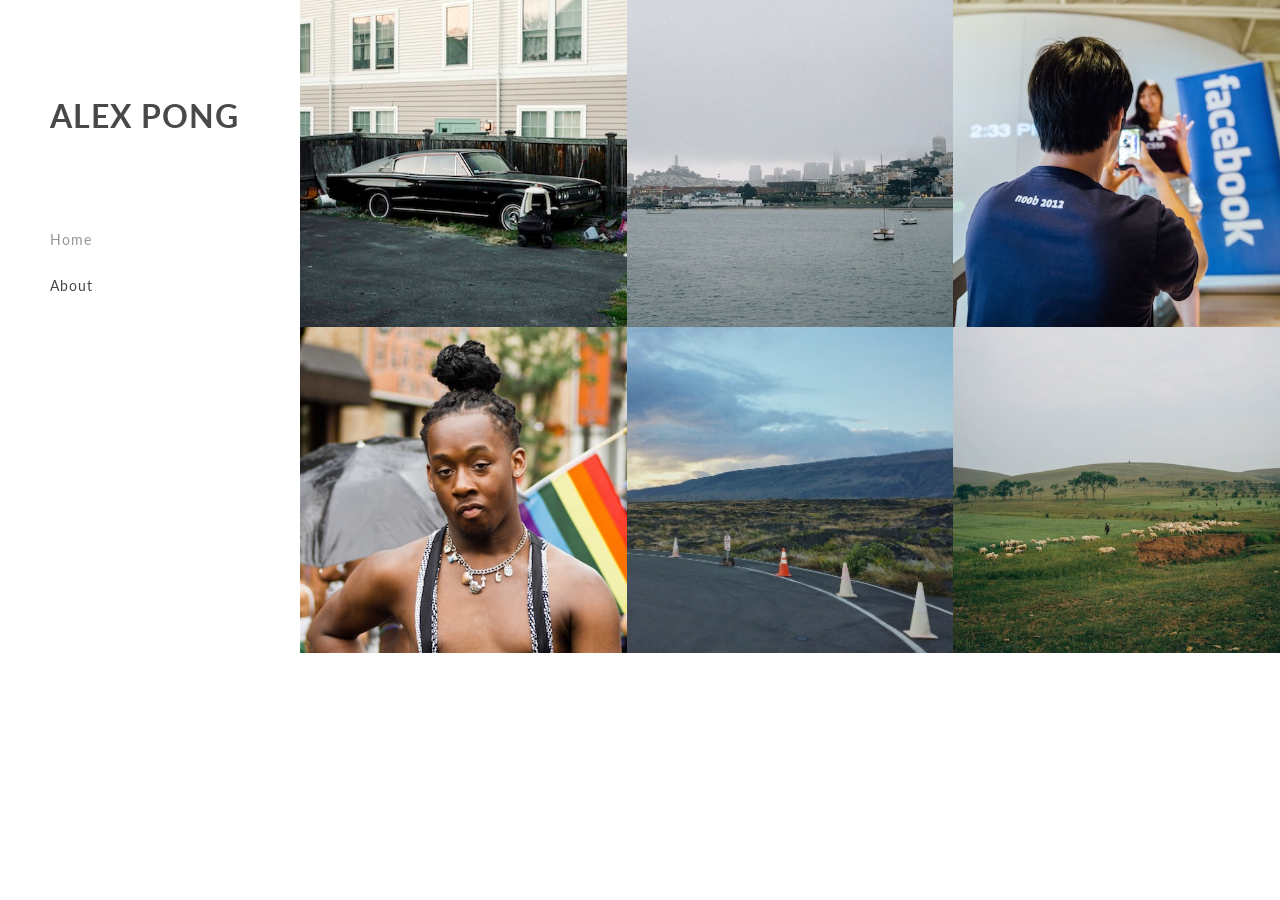
==== index.html @ 60ead1f5 "meta changes and description" ====
<!DOCTYPE html>
<html lang="en">
<head>
	<title>Alex Pong</title>
	<meta charset="utf-8">
	<meta name="author" content="pixelhint.com and Alex Pong">
	<meta name="description" content="Alex Pong, Harvard '16, Photographer"/>
	<meta name="viewport" content="width=device-width, initial-scale=1.0, minimum-scale=1.0" />
	<link href='http://fonts.googleapis.com/css?family=Lato:400,700' rel='stylesheet' type='text/css'>
	<link rel="stylesheet" type="text/css" href="css/reset.css">
	<link rel="stylesheet" type="text/css" href="css/main.css">
		<script type="text/javascript" src="js/jquery.js"></script>
		<script type="text/javascript" src="js/main.js"></script>
</head>
<body>

	<header>
		<div class="logo">
			<a href="index.html"><h1>ALEX PONG</h1></a>
		</div><!-- end logo -->

		<div id="menu_icon"></div>
		<nav>
			<ul>
				<li><a href="index.html" class="selected">Home</a></li>
				<li><a href="about.html">About</a></li>
			</ul>
		</nav><!-- end navigation menu -->

		<div class="footer clearfix hidden">
			<ul class="social clearfix">
				<li><a href="#" class="fb" data-title="Facebook"></a></li>
			</ul><!-- end social -->

			<div class="rights hidden">
				<p>Copyright © 2014 magnetic.</p>
				<p>Template by <a href="">Pixelhint.com</a></p>
			</div><!-- end rights -->
		</div ><!-- end footer -->
	</header><!-- end header -->

	<section class="main clearfix">
		<div class="work">
			<a href="inner1.html">
				<img src="img/work1.jpg" class="media" alt=""/>
				<div class="caption">
					<div class="work_title">
						<h1>The Home Stretch</h1>
						<h5>(2014)</h5>
					</div>
				</div>
			</a>
		</div>

		<div class="work">
			<a href="inner2.html">
				<img src="img/work2.jpg" class="media" alt=""/>
				<div class="caption">
					<div class="work_title">
						<h1>Family</h1>
						<h5>(2014)</h5>
					</div>
				</div>
			</a>
		</div>

		<div class="work">
			<a href="inner3.html">
				<img src="img/work3.jpg" class="media" alt=""/>
				<div class="caption">
					<div class="work_title">
						<h1>CS50</h1>
						<h5>(2014)</h5>
						</div>
				</div>
			</a>
		</div>

		<div class="work">
			<a href="inner4.html">
				<img src="img/work4.jpg" class="media" alt=""/>
				<div class="caption">
					<div class="work_title">
						<h1>New York + Boston</h1>
						<h5>(2013-)</h5>
					</div>
				</div>
			</a>
		</div>

		<div class="work">
			<a href="inner5.html">
				<img src="img/work5.jpg" class="media" alt=""/>
				<div class="caption">
					<div class="work_title">
						<h1>On The Go</h1>
						<h5>(2013-)</h5>
						</div>
				</div>
			</a>
		</div>

		<div class="work">
			<a href="inner6.html">
				<img src="img/work6.jpg" class="media" alt=""/>
				<div class="caption">
					<div class="work_title">
						<h1>Travel</h1>
						<h5>(2013-)</h5>
					</div>
				</div>
			</a>
		</div>

	</section><!-- end main -->
	
</body>
</html>
---- css/main.css ----
/*

    Template Author : pixelhint.com
    Author Email    : contact@pixelhint.com
    Template Name   : Magnetic
    
    
    *****************************************
    
    
    - Fonts
    - General CSS
    - Header
    - Home/portfolio 
    - Inner page 
    - Map/Contact page  
    - Tooltip 
    - Responsive code
  
    
*/



/*  Fonts  */
@font-face {
    font-family: 'raleway-regular';
    src: url('../fonts/raleway-regular.eot');
    src: url('../fonts/raleway-regular.eot?#iefix') format('embedded-opentype'),
         url('../fonts/raleway-regular.woff') format('woff'),
         url('../fonts/raleway-regular.ttf') format('truetype'),
         url('../fonts/raleway-regular.svg#ralewayregular') format('svg');
    font-weight: normal;
    font-style: normal;

}


@font-face {
    font-family: 'raleway-bold';
    src: url('../fonts/raleway-bold.eot');
    src: url('../fonts/raleway-bold.eot?#iefix') format('embedded-opentype'),
         url('../fonts/raleway-bold.woff') format('woff'),
         url('../fonts/raleway-bold.ttf') format('truetype'),
         url('../fonts/raleway-bold.svg#ralewaybold') format('svg');
    font-weight: normal;
    font-style: normal;

}


@font-face {
    font-family: 'raleway-semibold';
    src: url('../fonts/raleway-semibold.eot');
    src: url('../fonts/raleway-semibold.eot?#iefix') format('embedded-opentype'),
         url('../fonts/raleway-semibold.woff') format('woff'),
         url('../fonts/raleway-semibold.ttf') format('truetype'),
         url('../fonts/raleway-semibold.svg#ralewaysemibold') format('svg');
    font-weight: normal;
    font-style: normal;

}



/*  General CSS*/
body{
    background: #fff;
}

.wrapper{
    width: 92.72727272727273%;
    margin: 0 auto;
}

.hidden{
    display:none;
}

header ul.social li a,
.main .work a .caption,
header nav ul li a{
    transition:all .1s linear;
    -webkit-transition:all .1s linear;
    -moz-transition:all .1s linear;
    -o-transition:all .1s linear;
}

h1, h2, h3, h4, h5 ,h6{
    color: #4b4848;
    font-family: 'Lato', sans-serif;
    letter-spacing: 1px;
}

h1              { font-size: 2em; margin: .67em 0 }
h2              { font-size: 1.5em; margin: .75em 0 }
h3              { font-size: 1.17em; margin: .83em 0 }
h5              { font-size: .83em; margin: 1.5em 0 }
h6              { font-size: .75em; margin: 1.67em 0 }
h1, h2, h3, h4,
h5, h6          { font-weight: bolder }

.clearfix:before,  
.clearfix:after {  
    content: " ";  
    display: table;  
}  
.clearfix:after {  
    clear: both;  
}  
 
.clearfix {  
    *zoom: 1;  
}







/*  Header  */
@media (min-width:1000px){
    header{
        display: block;
        position: fixed;
        top: 0;
        left: 0;
        width: 250px;
        min-height: 100%;
        padding: 0 0 0 50px;
        background: #ffffff; 
        float: left;
        overflow: hidden;
        z-index: 9999;
    }

    header .logo{
        margin-top: 100px;
    }
    
    header .logo a {
        text-decoration: none !important;
    }
    
    header nav ul{
        display: block;
        overflow: hidden;
        margin-top: 100px;
        list-style: none;
    }

    header nav ul li{
        display: block;
        margin-bottom: 30px;
    }

    header nav ul li a{
        color: #454545;
        font-family: 'Lato', sans-serif;
        font-size: 14px;
        text-decoration: none;
        letter-spacing: 1px;
    }

    header nav ul li a:hover,
    header nav ul li a.selected{
        color: #969595;
    }

    header .footer{
        position: absolute;
        bottom: 50px;
    }

    header ul.social{
        list-style: none;
        margin-bottom: 5px;
    }

    header ul.social li{
        display: block;
        float: left;
        position: relative;
        margin: 0 15px 15px 0;
    }


    header ul.social li a{
        display: block;
        width: 30px;
        height: 30px;
        background: url('../img/sm.png') no-repeat;
        background-position: 0 0;
    }


    header ul.social li a:hover{
        background: url('../img/sm_hover.png') no-repeat;
    }



    header ul.social li a.fb,
    header ul.social li a.fb:hover{
        background-position: 0 0;
    }


    header ul.social li a.google,
    header ul.social li a.google:hover{
        background-position: -31px 0;
    }

    header ul.social li a.behance,
    header ul.social li a.behance:hover{
        background-position: -62px 0;
    }

    header ul.social li a.twitter,
    header ul.social li a.twitter:hover{
        background-position: -93px 0;
    }

    header ul.social li a.dribble,
    header ul.social li a.dribble:hover{
        background-position: -124px 0;
    }

    header ul.social li a.rss,
    header ul.social li a.rss:hover{
        background-position: -155px 0;
    }

    header .rights p{
        color: #454545;
        font-family: 'Lato', sans-serif;
        font-size: 11px;
        letter-spacing: 1px;
        line-height: 18px;
    }

    header .rights a{
        font-family: 'Lato', sans-serif;
        font-weight: bold;
        text-decoration: none;
    }
    #menu_icon,
    .close_menu{
        display: none;
    }

}

#menu_icon,
.close_menu{
    float: right;
    margin-right: 40px;
    width: 40px;
    height: 40px;
    cursor: pointer;
    background: url('../img/men_icons.png') no-repeat;
}

#menu_icon{    
    background-position: 0 0;
}
.close_menu{
    background-position: -41px 0!important;
}






/*  Main  */
.main{
    width: 100%;
    height: 100%;
    padding-left: 300px;
    -moz-box-sizing: border-box;
    -webkit-box-sizing: border-box;
    box-sizing: border-box;
    position: relative;
    z-index: 55;
    background: #f6f6f6;
    clear: both;
}







/*  Home/portfolio  */
.main .work{
    display: block;
    width: 33.33333333333333%;
    height: auto;
    float: left;
    position: relative;
    overflow: hidden;
}

.main .work .media{
    width: 100%;
    vertical-align: middle;
}

.main .work .caption{
    position: absolute;
    display: block;
    width: 100%;
    height: 100%;
    top: 0; 
    left: 0;
    background: #ffffff;
    opacity: 0;
}


.main .work a:hover .caption{
    opacity: 1;
}


.work .caption .work_title{
    display: block;
    width: 100%;
    position: absolute;
    text-align: center;
    top: 50%;
    margin-top: -40px;
}

.main .work .caption h1{
    position: relative;
    display: inline-block;
    max-width: 90%;
    padding: 20px 0;
    z-index: 77;
    color: #454545;
    font-family: 'Lato', sans-serif;
    font-size: 16px;
    letter-spacing: .5px;
    border-bottom: 1px solid #bfbbbb;
    border-top: 1px solid #bfbbbb;
}







/*  Inner Page  */
.top{
    width: 100%;
    height: 150px;
    overflow: hidden;
    display: block;
    position: relative;
    background-size: cover;
    -webkit-background-size: cover;
    -moz-background-size: cover;
    -o-background-size: cover;
    background-position: 50% 50%;
}

.work_nav{
    display: block;
    width: 100%;
}

.work_nav .btn{
    float: right;
}

.work_nav ul{
    list-style: none;
}

.work_nav ul li{
    display: block;
    float: left;
    margin: 0 0 1px 1px;
    position: relative;
}

.work_nav a{
    display: block;
    width: 40px;
    height: 40px;
    background: url('../img/p_navigation.png') no-repeat;
    background-position: 0 0;
}

.work_nav a.previous{
    background-position: 0 0;
}

.work_nav a.grid{
    background-position: -41px 0;
}

.work_nav a.next{
    background-position: -82px 0;
}

.top .title{
    display: block;
    width: 100%;color: #4b4848;
    font-family: 'Lato', sans-serif;
    font-size: 26px;
    font-weight: bold;
    background: rgba(255, 255, 255, .7);
    padding: 20px;
    text-transform: uppercase;
    line-height: 30px;
    margin: 0!important;
    overflow: hidden;

    -webkit-box-sizing: border-box;
    -moz-box-sizing: border-box;
    -ms-box-sizing: border-box;
    box-sizing: border-box;

}

.content_header{
    position: absolute;
    bottom: 0;
    margin: 0 auto;
    left: 50%;
    margin-left: -46.36363636363637%;
}

.content{
    color: #4b4848;
    font-family: 'Lato', sans-serif;
    font-size: 15px;
    line-height: 22px;
    padding: 30px 30px;
    background: #fff;

    -webkit-box-sizing: border-box;
    -moz-box-sizing: border-box;
    -ms-box-sizing: border-box;
    box-sizing: border-box;
}

.content p{
    color: #4b4848;
    font-family: 'Lato', sans-serif;
    font-size: 15px;
    line-height: 24px;
    margin-bottom: 60px;
}

.content h1,
.content h2,
.content h3,
.content h4,
.content h5,
.content h6{
    color: #4b4848;
    font-family: 'Lato', sans-serif;
    font-weight: 600;
    line-height: 28px;
    margin-bottom: 30px;

}

.content img {
    display: block;
    margin: 0 auto;
    padding-bottom: 30px;
}





/*  Contact page map  */
#map .map_adresse{
    font-family: 'Lato', sans-serif;
    font-size: 14px;
    line-height: 22px;
    letter-spacing: 1px;
}

#map .map_address,
#map .map_tel{
    padding: 5px;
}

#map .map_address .address,
#map .map_tel .tel{
    font-family: 'Lato', sans-serif;
    font-weight: bolder;
}







/*  Tooltip  */
.tooltip{
    display: block;
    padding: 7px 10px;
    background: #454545;
    color: #fff;
    font-family: 'Lato', sans-serif;
    font-size: 12px;
    position: absolute;
    white-space: nowrap;
    z-index: 999;
    opacity: 0;
    text-align: center;
    letter-spacing: .5px;

}

.tooltip:after{
    content: '';
    width: 0px;
    height: 0px;
    border-style: solid;
    border-width: 3px 3px 0 3px;
    border-color: #454545 transparent transparent transparent;
    display: block;
    text-align: center;
    position: absolute;
    bottom: -3px;
    left: 50%;
    margin-left: -3px;
}







/*  Responsive code  */
@media (max-width:1100px){

    header{
        display: block;
        width: 100%;
        min-height: 100px;
        padding: 0;
        position: relative;
    }
    header .logo{
        margin: 40px 0 0 30px;
        display: inline-block;
    }
    header .logo a {
        text-decoration: none !important;
    }
    header .footer{
        display: none;
    }
    header #menu_icon,
    header .close_menu{
        float: right;
        margin: 30px 30px 0 0;
    }
    header nav ul{
        list-style: none;
        display: none;
        margin-top: 35px;
        position: relative;
    }
    header nav ul li a{
        display: block;
        width: 100%;
        padding: 30px 0;
        text-align: center;
        color: #454545;
        font-family: 'Lato', sans-serif;
        font-size: 14px;
        text-decoration: none;
        border-top: 1px solid #f7f5f5;
        background: #fff;
    }
    header nav ul li a:active{
        background: #f7f5f5;
    }
    #menu_icon,
    .close_menu,
    .show_menu{
        display: block;
    }
    .show_menu{
        display: block;
    }

    .main .work{
        width: 50%;
    }
    .main{
        width: 100%;
        position: relative;
        padding-left: 0;
    }
    #map{
        margin: 0!important;
    }
}

@media (max-width:480px){
     .main .work{
        width: 100%;
    }
}
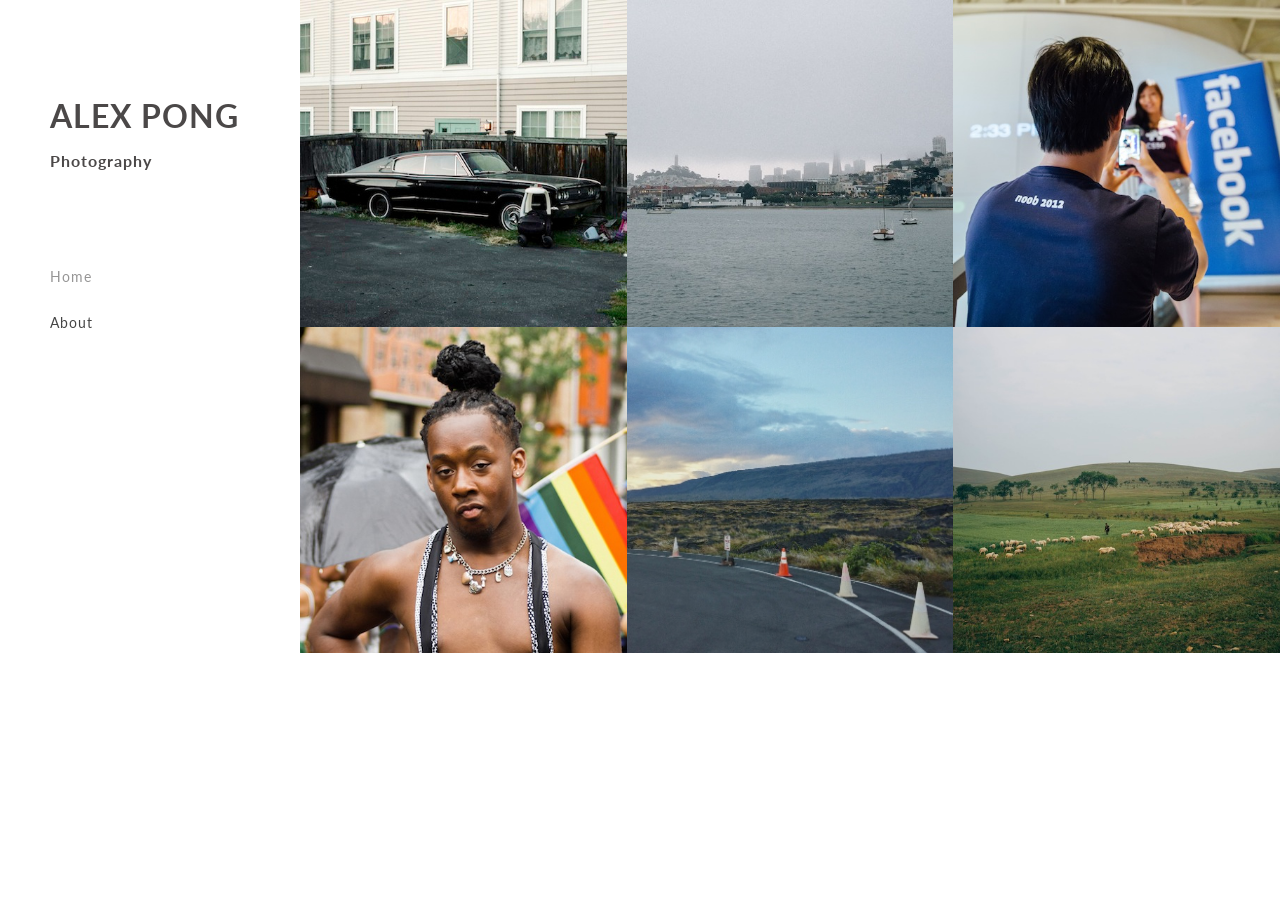
==== commit 9429d305: "added photography to logo area" ====
--- a/index.html
+++ b/index.html
@@ -17,6 +17,7 @@
 	<header>
 		<div class="logo">
 			<a href="index.html"><h1>ALEX PONG</h1></a>
+			<h4>Photography</h4>
 		</div><!-- end logo -->
 
 		<div id="menu_icon"></div>
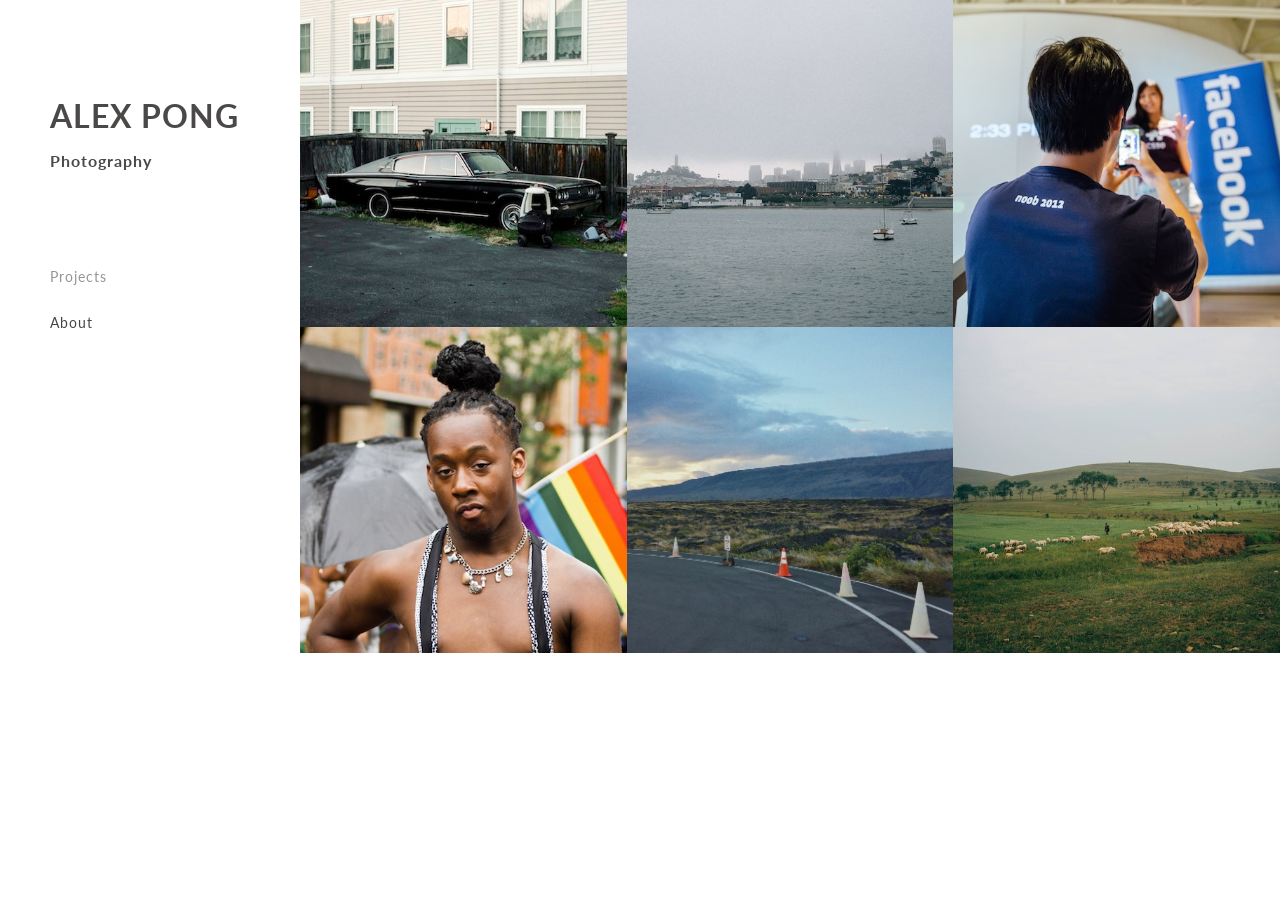
==== commit 27903df3: "changed wording of home to projects" ====
--- a/index.html
+++ b/index.html
@@ -1,16 +1,34 @@
 <!DOCTYPE html>
 <html lang="en">
 <head>
-	<title>Alex Pong</title>
+        <title>Alex Pong</title>
+	<link rel="apple-touch-icon" sizes="57x57" href="img/ico/apple-icon-57x57.png">
+	<link rel="apple-touch-icon" sizes="60x60" href="img/ico/apple-icon-60x60.png">
+	<link rel="apple-touch-icon" sizes="72x72" href="img/ico/apple-icon-72x72.png">
+	<link rel="apple-touch-icon" sizes="76x76" href="img/ico/apple-icon-76x76.png">
+	<link rel="apple-touch-icon" sizes="114x114" href="img/ico/apple-icon-114x114.png">
+	<link rel="apple-touch-icon" sizes="120x120" href="img/ico/apple-icon-120x120.png">
+	<link rel="apple-touch-icon" sizes="144x144" href="img/ico/apple-icon-144x144.png">
+	<link rel="apple-touch-icon" sizes="152x152" href="img/ico/apple-icon-152x152.png">
+	<link rel="apple-touch-icon" sizes="180x180" href="img/ico/apple-icon-180x180.png">
+	<link rel="icon" type="image/png" sizes="192x192"  href="img/ico/android-icon-192x192.png">
+	<link rel="icon" type="image/png" sizes="32x32" href="img/ico/favicon-32x32.png">
+	<link rel="icon" type="image/png" sizes="96x96" href="img/ico/favicon-96x96.png">
+	<link rel="icon" type="image/png" sizes="16x16" href="img/ico/favicon-16x16.png">
+	<link rel="manifest" href="img/ico/manifest.json">
+	<meta name="msapplication-TileColor" content="#ffffff">
+	<meta name="msapplication-TileImage" content="img/ico/ms-icon-144x144.png">
+	<meta name="theme-color" content="#ffffff">
+	
 	<meta charset="utf-8">
 	<meta name="author" content="pixelhint.com and Alex Pong">
-	<meta name="description" content="Alex Pong, Harvard '16, Photographer"/>
+	<meta name="description" content="Alex Pong is a photographer, programmer and a DJ. Currently studying Computer Science at Harvard College (Class of 2016)."/>
 	<meta name="viewport" content="width=device-width, initial-scale=1.0, minimum-scale=1.0" />
 	<link href='http://fonts.googleapis.com/css?family=Lato:400,700' rel='stylesheet' type='text/css'>
 	<link rel="stylesheet" type="text/css" href="css/reset.css">
 	<link rel="stylesheet" type="text/css" href="css/main.css">
-		<script type="text/javascript" src="js/jquery.js"></script>
-		<script type="text/javascript" src="js/main.js"></script>
+	<script type="text/javascript" src="js/jquery.js"></script>
+	<script type="text/javascript" src="js/main.js"></script>
 </head>
 <body>
 
@@ -23,7 +41,7 @@
 		<div id="menu_icon"></div>
 		<nav>
 			<ul>
-				<li><a href="index.html" class="selected">Home</a></li>
+				<li><a href="index.html" class="selected">Projects</a></li>
 				<li><a href="about.html">About</a></li>
 			</ul>
 		</nav><!-- end navigation menu -->
@@ -116,4 +134,15 @@
 	</section><!-- end main -->
 	
 </body>
-</html>+
+	<script>
+		(function(i,s,o,g,r,a,m){i['GoogleAnalyticsObject']=r;i[r]=i[r]||function(){
+		(i[r].q=i[r].q||[]).push(arguments)},i[r].l=1*new Date();a=s.createElement(o),
+		m=s.getElementsByTagName(o)[0];a.async=1;a.src=g;m.parentNode.insertBefore(a,m)
+		})(window,document,'script','//www.google-analytics.com/analytics.js','ga');
+
+		ga('create', 'UA-36902262-2', 'auto');
+		ga('send', 'pageview');
+
+	</script>
+</html>
--- a/css/main.css
+++ b/css/main.css
@@ -552,7 +552,7 @@
     header{
         display: block;
         width: 100%;
-        min-height: 100px;
+        min-height: 150px;
         padding: 0;
         position: relative;
     }
@@ -569,7 +569,7 @@
     header #menu_icon,
     header .close_menu{
         float: right;
-        margin: 30px 30px 0 0;
+        margin: 60px 20px 0 0;
     }
     header nav ul{
         list-style: none;
@@ -612,6 +612,10 @@
     #map{
         margin: 0!important;
     }
+    
+    .media {
+      padding-bottom:10px;
+    }
 }
 
 @media (max-width:480px){
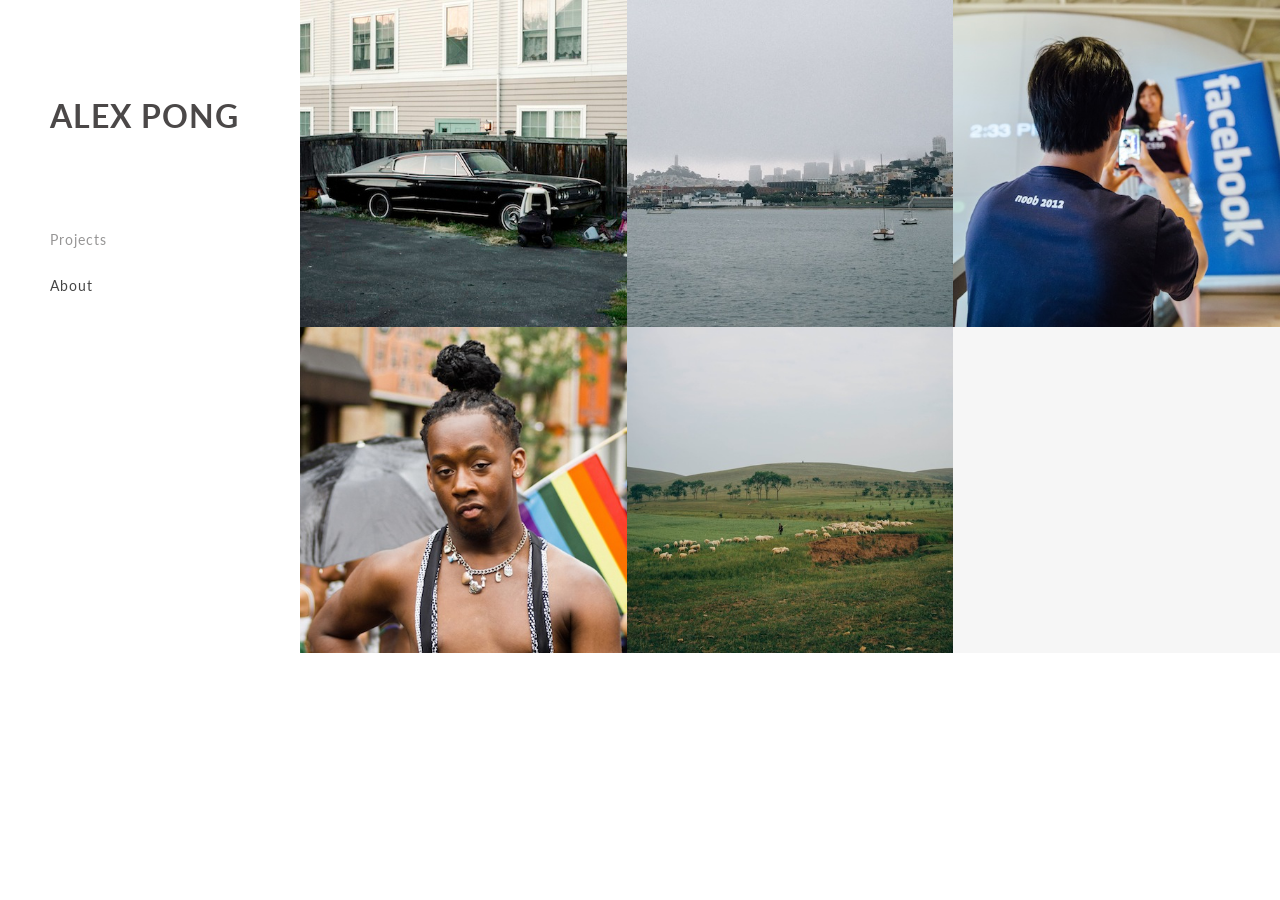
==== commit daca208a: "major changes" ====
--- a/index.html
+++ b/index.html
@@ -35,7 +35,6 @@
 	<header>
 		<div class="logo">
 			<a href="index.html"><h1>ALEX PONG</h1></a>
-			<h4>Photography</h4>
 		</div><!-- end logo -->
 
 		<div id="menu_icon"></div>
@@ -89,7 +88,7 @@
 				<div class="caption">
 					<div class="work_title">
 						<h1>CS50</h1>
-						<h5>(2014)</h5>
+						<h5>(2014 - 2015)</h5>
 						</div>
 				</div>
 			</a>
@@ -110,18 +109,6 @@
 		<div class="work">
 			<a href="inner5.html">
 				<img src="img/work5.jpg" class="media" alt=""/>
-				<div class="caption">
-					<div class="work_title">
-						<h1>On The Go</h1>
-						<h5>(2013-)</h5>
-						</div>
-				</div>
-			</a>
-		</div>
-
-		<div class="work">
-			<a href="inner6.html">
-				<img src="img/work6.jpg" class="media" alt=""/>
 				<div class="caption">
 					<div class="work_title">
 						<h1>Travel</h1>
--- a/css/main.css
+++ b/css/main.css
@@ -16,52 +16,8 @@
     - Map/Contact page  
     - Tooltip 
     - Responsive code
-  
     
 */
-
-
-
-/*  Fonts  */
-@font-face {
-    font-family: 'raleway-regular';
-    src: url('../fonts/raleway-regular.eot');
-    src: url('../fonts/raleway-regular.eot?#iefix') format('embedded-opentype'),
-         url('../fonts/raleway-regular.woff') format('woff'),
-         url('../fonts/raleway-regular.ttf') format('truetype'),
-         url('../fonts/raleway-regular.svg#ralewayregular') format('svg');
-    font-weight: normal;
-    font-style: normal;
-
-}
-
-
-@font-face {
-    font-family: 'raleway-bold';
-    src: url('../fonts/raleway-bold.eot');
-    src: url('../fonts/raleway-bold.eot?#iefix') format('embedded-opentype'),
-         url('../fonts/raleway-bold.woff') format('woff'),
-         url('../fonts/raleway-bold.ttf') format('truetype'),
-         url('../fonts/raleway-bold.svg#ralewaybold') format('svg');
-    font-weight: normal;
-    font-style: normal;
-
-}
-
-
-@font-face {
-    font-family: 'raleway-semibold';
-    src: url('../fonts/raleway-semibold.eot');
-    src: url('../fonts/raleway-semibold.eot?#iefix') format('embedded-opentype'),
-         url('../fonts/raleway-semibold.woff') format('woff'),
-         url('../fonts/raleway-semibold.ttf') format('truetype'),
-         url('../fonts/raleway-semibold.svg#ralewaysemibold') format('svg');
-    font-weight: normal;
-    font-style: normal;
-
-}
-
-
 
 /*  General CSS*/
 body{
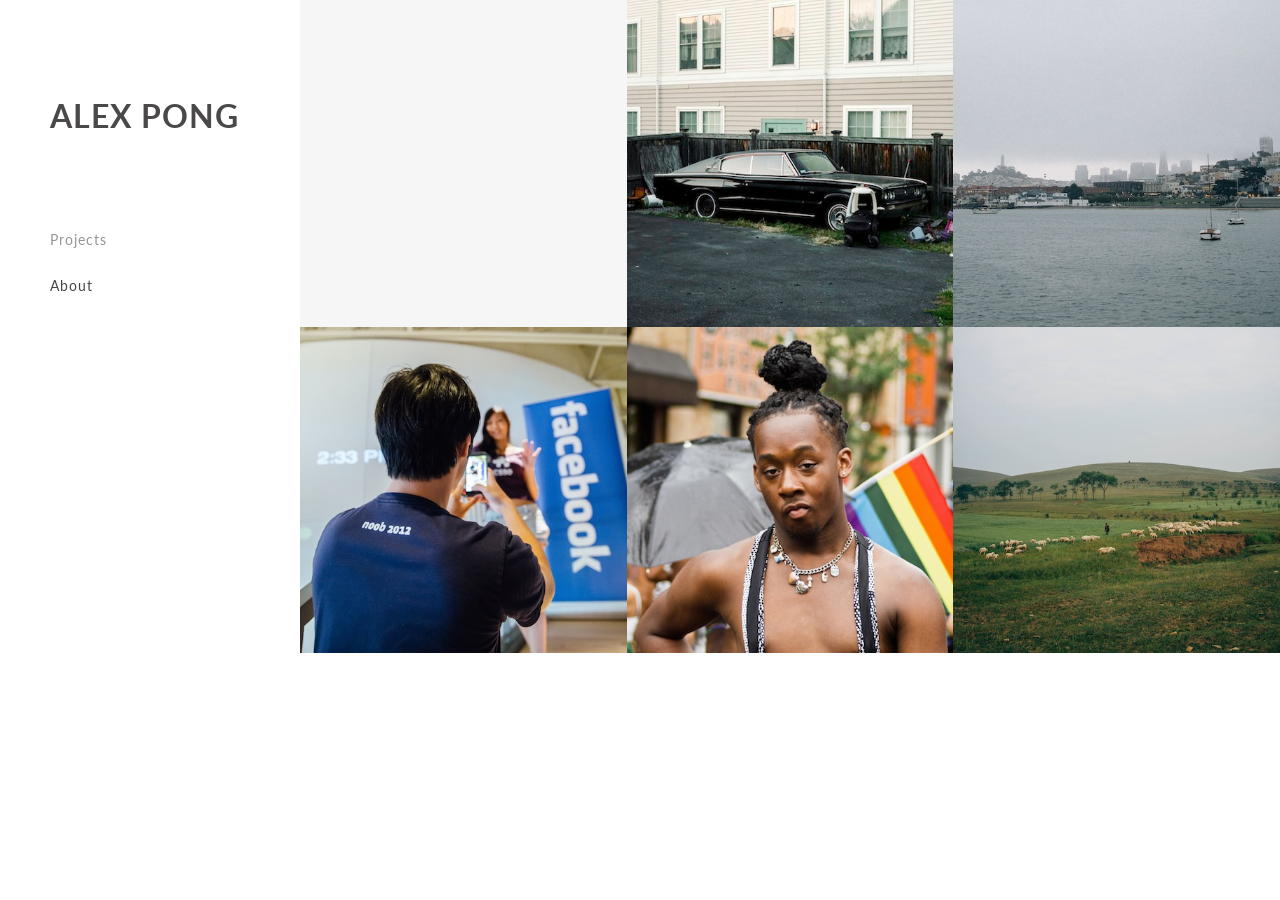
==== commit 3a39a010: "Updated with Cuba" ====
--- a/index.html
+++ b/index.html
@@ -59,6 +59,18 @@
 
 	<section class="main clearfix">
 		<div class="work">
+			<a href="inner0.html">
+				<img src="img/work0.jpg" class="media" alt=""/>
+				<div class="caption">
+					<div class="work_title">
+						<h1>A Varied Collective</h1>
+						<h5>(2016)</h5>
+					</div>
+				</div>
+			</a>
+		</div>
+
+		<div class="work">
 			<a href="inner1.html">
 				<img src="img/work1.jpg" class="media" alt=""/>
 				<div class="caption">
@@ -100,7 +112,7 @@
 				<div class="caption">
 					<div class="work_title">
 						<h1>New York + Boston</h1>
-						<h5>(2013-)</h5>
+						<h5>(2013-2016)</h5>
 					</div>
 				</div>
 			</a>
--- a/css/main.css
+++ b/css/main.css
@@ -432,9 +432,14 @@
 .content img {
     display: block;
     margin: 0 auto;
-    padding-bottom: 30px;
-}
-
+    margin-bottom: 30px;
+}
+
+.content .border {
+    border:2px;
+    border-style: solid;
+    border-color: #ededed;
+}
 
 
 
